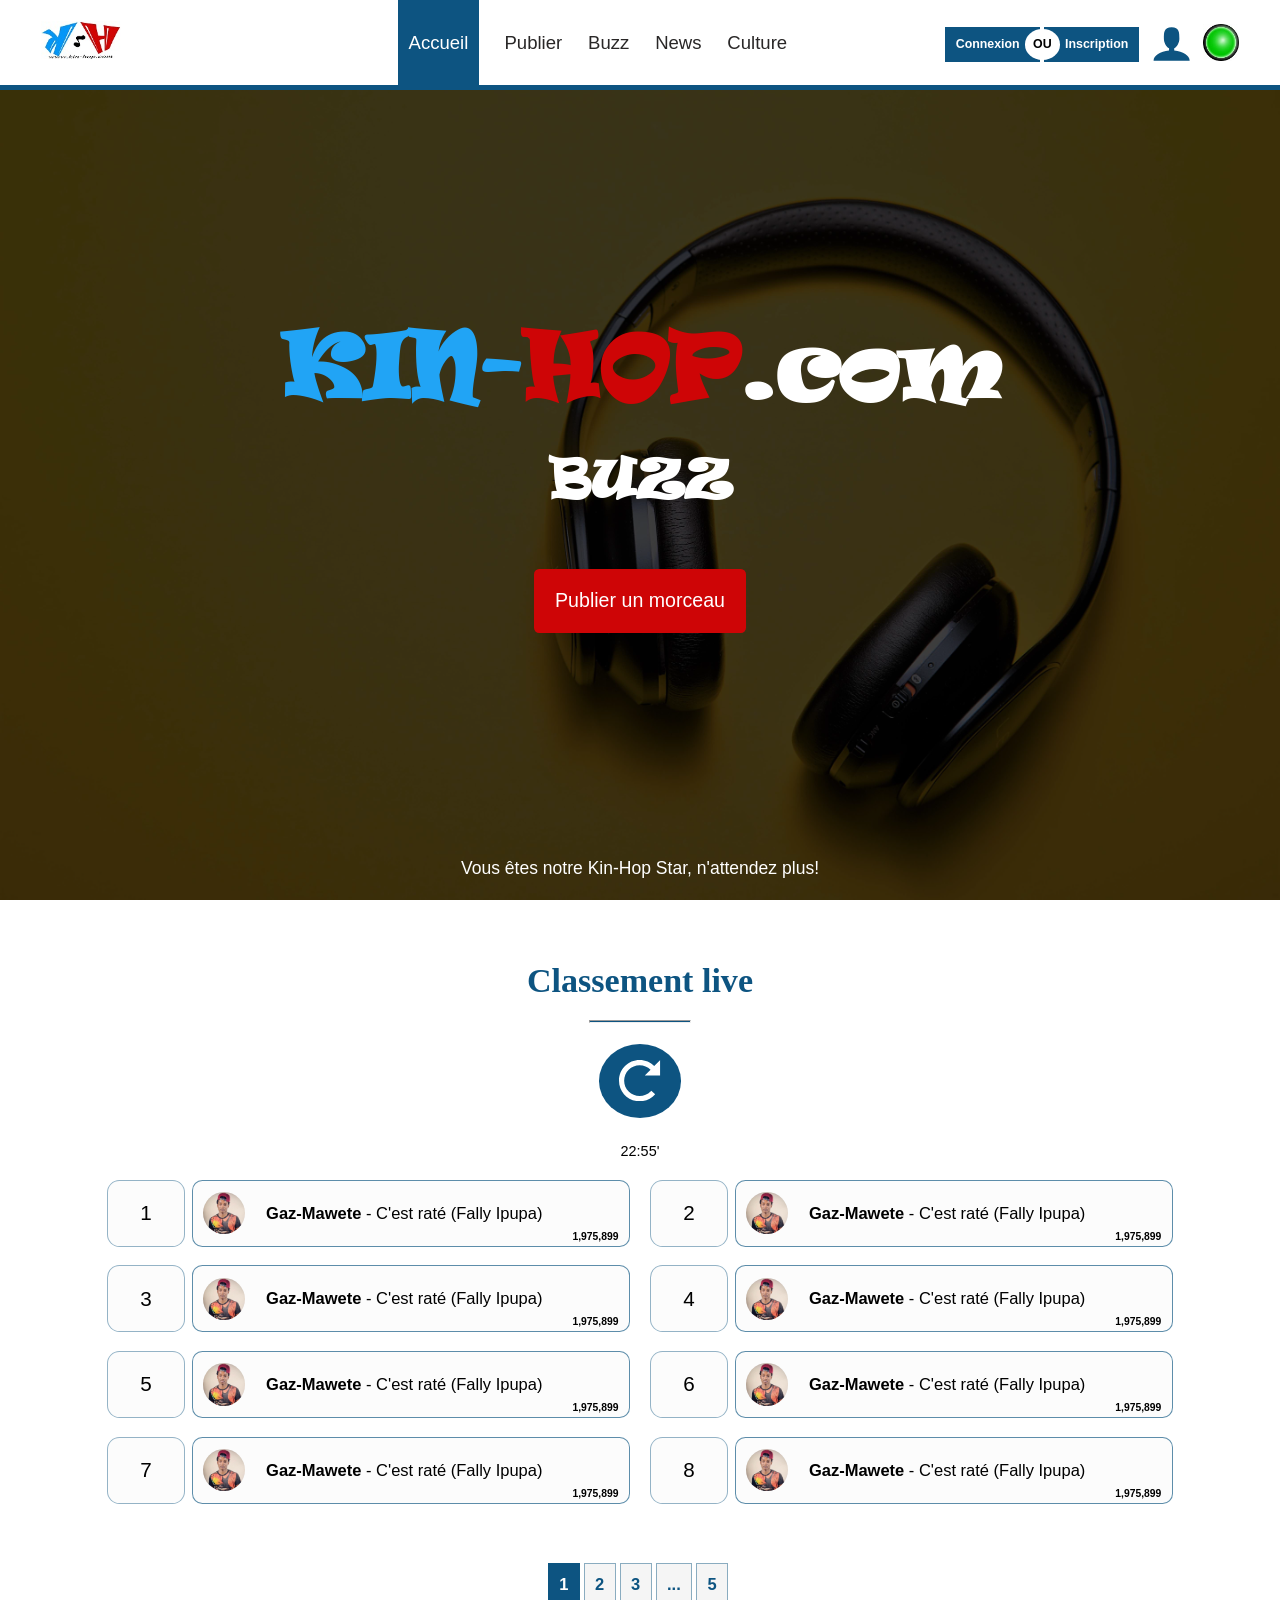
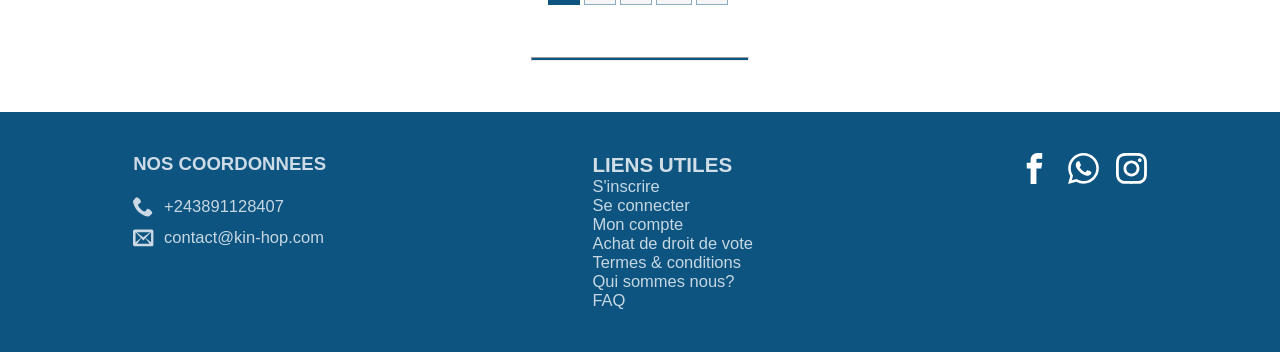
==== assets/pages/buzz.html @ 48a0ef02 "changement" ====
<!DOCTYPE html>
<html lang="en">

<head>
    <meta charset="UTF-8">
    <meta name="viewport" content="width=device-width, initial-scale=1.0">
    <title>Kin-Hop | Votez pour votre morceau préféré</title>
    <link rel="stylesheet" href="../css/main.css">
    <link rel="stylesheet" href="../css/buzz.css">
</head>

<body>
    <div class="mobile-navbar">
        <h4><span style="color:#0D5481;">Kin-</span><span style="color: red;">Hop</span>.com</h4>
        <button class="close-btn">X</button>
        <ul class="mobile-navbar__links">
            <li class="mobile-navbar__links-item">
                <svg class="">
                    <use href="../img/symbol-defs2.svg#icon-home"></use>
                </svg>
                <a href="../../index.html">Accueil</a>
            </li>
            <li class="mobile-navbar__links-item">
                <svg class="">
                    <use href="../img/symbol-defs2.svg#icon-share"></use>
                </svg>
                <a href="publier.html">Publier</a>
            </li>
            <li class="mobile-navbar__links-item">
                <svg class="">
                    <use href="../img/symbol-defs2.svg#icon-share"></use>
                </svg>
                <a href="news.html">Buzz</a>
            </li>
            <li class="mobile-navbar__links-item">
                <svg class="">
                    <use href="../img/symbol-defs.svg#icon-info"></use>
                </svg>
                <a href="news.html">News</a>
            </li>
            <li class="mobile-navbar__links-item">
                <svg class="">
                    <use href="../img/symbol-defs.svg#icon-info"></use>
                </svg>
                <a href="news.html">Culture</a>
            </li>
            <li class="mobile-navbar__links-item">
                <svg class="">
                    <use href="../img/symbol-defs3.svg#icon-enter"></use>
                </svg>
                <a href="login.html">Connexion</a>
            </li>
            <li class="mobile-navbar__links-item">
                <svg class="">
                    <use href="../img/symbol-defs3.svg#icon-user-plus"></use>
                </svg>
                <a href="register.html">Inscription</a>
            </li>
            <li class="mobile-navbar__links-item">
                <svg class="">
                    <use href="../img/symbol-defs3.svg#icon-exit"></use>
                </svg>
                <a href="register.html">Déconnexion</a>
            </li>
            
        </ul>
    </div>
    <nav class="navbar">
        <div class="navbar__logo">
            <img src="../img/logokh.jpg" alt="">
        </div>
        <ul class="navbar__links">
            <li class="navbar__links-item selected-link">
                <a href="../../index.html">Accueil</a>
            </li>
            <li class="navbar__links-item">
                <a href="publier.html">Publier</a>
            </li>
            <li class="navbar__links-item">
                <a href="buzz.html">Buzz</a>
            </li>
            <li class="navbar__links-item">
                <a href="news.html">News</a>
            </li>
            <li class="navbar__links-item">
                <a href="culture.html">Culture</a>
            </li>
        </ul>
        <div class="navbar__btn">
            <div>
                <a href="login.html" class="navbar__btn-connexion">Connexion</a>
                <span>OU</span>
                <a href="register.html" class="navbar__btn-subscription">Inscription</a>
            </div>
            <svg class="navbar__btn-user-icon">
                <use href="../img/symbol-defs.svg#icon-user"></use>
            </svg>
            <img class="green-bubble" src="../img/NovotedCopie.jpg" alt="">
            <!-- <svg class="search-form-search-user">
				<use xlink:href="icomoon/symbol-defs.svg#icon-user"></use>
			</svg> -->
            <!-- <img class="navbar__btn-user-icon" src="assets/img/user.svg" alt=""> -->
        </div>
        <button class="navbar__toggle-btn">
            <img id="toggle_btn" src="../img/nav_icon.svg" alt="" >
        </button>
    </nav>
    <header class="hero" style="background-image: url(../img/c-d-x-PDX_a_82obo-unsplashrhh.jpg);">
        <div class="dark-container">
            <!-- <a href="#" class="vote-bubble"><img src="assets/img/NovotedCopie.jpg" alt=""></a> -->
            <div class="container">
                <button type="button" class="green-bubble-mobile-btn tooltip" title="Tooltip on bottom">
                    <img class="green-bubble-mobile-img" src="assets/img/NovotedCopie.jpg" alt="">
                    <span class="tooltiptext">Il vous reste 2 votes</span>
                </button>
                <h1 class="title"><span class="blue-font">KIN-</span><span class="red-font">HOP</span>.com</h1>
                <h1 class="title" style="font-size: 5rem; margin-top:2rem;">BUZZ</h1>
                
                <a href="publier.html" class="btn btn-red">Publier un morceau</a>
            </div>
            <span class="message">Vous êtes notre Kin-Hop Star, n'attendez plus!</span>
        </div>
    </header>
    <div class="subtitle-container">
        <div class="underlined-sub-title">
            <h2 class="sub-title">Classement live</h2>
            <hr>
        </div>
    </div>
    <section class="artist-ranking">
        <div class="refresh-btn">
            <svg class="btn-refresh-icon">
                <use href="../img/symbol-defs.svg#icon-spinner"></use>
            </svg>
        </div>
        <div style="text-align: center; font-size:1.4rem;">22:55'</div>
        <div class="top-artists">
            <div class="top-artists-item">
                <div class="ranking">    
                    <span class="ranking-number">1</span>
                </div>
                <div class="artist-info">
                    <img src="../img/IMG_0975Copie.JPG"alt="">
                    <span class="title"><b class="artist-name">Gaz-Mawete</b> - C'est raté (Fally Ipupa)</span>
                    <span class="vote">1,975,899</span>
                </div>
            </div>
            <div class="top-artists-item">
                <div class="ranking">    
                    <span class="ranking-number">2</span>
                </div>
                <div class="artist-info">
                    <img src="../img/IMG_0975Copie.JPG"alt="">
                    <span class="title"><b class="artist-name">Gaz-Mawete</b> - C'est raté (Fally Ipupa)</span>
                    <span class="vote">1,975,899</span>
                </div>
            </div>
            <div class="top-artists-item">
                <div class="ranking">    
                    <span class="ranking-number">3</span>
                </div>
                <div class="artist-info">
                    <img src="../img/IMG_0975Copie.JPG"alt="">
                    <span class="title"><b class="artist-name">Gaz-Mawete</b> - C'est raté (Fally Ipupa)</span>
                    <span class="vote">1,975,899</span>
                </div>
            </div>
            <div class="top-artists-item">
                <div class="ranking">    
                    <span class="ranking-number">4</span>
                </div>
                <div class="artist-info">
                    <img src="../img/IMG_0975Copie.JPG"alt="">
                    <span class="title"><b class="artist-name">Gaz-Mawete</b> - C'est raté (Fally Ipupa)</span>
                    <span class="vote">1,975,899</span>
                </div>
            </div>
            <div class="top-artists-item">
                <div class="ranking">    
                    <span class="ranking-number">5</span>
                </div>
                <div class="artist-info">
                    <img src="../img/IMG_0975Copie.JPG"alt="">
                    <span class="title"><b class="artist-name">Gaz-Mawete</b> - C'est raté (Fally Ipupa)</span>
                    <span class="vote">1,975,899</span>
                </div>
            </div>
            <div class="top-artists-item">
                <div class="ranking">    
                    <span class="ranking-number">6</span>
                </div>
                <div class="artist-info">
                    <img src="../img/IMG_0975Copie.JPG"alt="">
                    <span class="title"><b class="artist-name">Gaz-Mawete</b> - C'est raté (Fally Ipupa)</span>
                    <span class="vote">1,975,899</span>
                </div>
            </div>
            <div class="top-artists-item">
                <div class="ranking">    
                    <span class="ranking-number">7</span>
                </div>
                <div class="artist-info">
                    <img src="../img/IMG_0975Copie.JPG"alt="">
                    <span class="title"><b class="artist-name">Gaz-Mawete</b> - C'est raté (Fally Ipupa)</span>
                    <span class="vote">1,975,899</span>
                </div>
            </div>
            <div class="top-artists-item">
                <div class="ranking">    
                    <span class="ranking-number">8</span>
                </div>
                <div class="artist-info">
                    <img src="../img/IMG_0975Copie.JPG"alt="">
                    <span class="title"><b class="artist-name">Gaz-Mawete</b> - C'est raté (Fally Ipupa)</span>
                    <span class="vote">1,975,899</span>
                </div>
            </div>
            
        </div>
        <div class="pagination">
            <span class="selected"><a href="">1</a></span>
            <span><a href="#">2</a></span>
            <span><a href="#">3</a></span>
            <span><a href="#">...</a></span>
            <span><a href="#">5</a></span>

        </div>
        <hr class="bottom-line">
    </section>
    <footer class="footer">
        <div class="contact">
            <h4>NOS COORDONNEES </h4>
            <div>
                <svg class="share-icon">
                    <use href="../img/symbol-defs2.svg#icon-phone"></use>
                </svg>
                <span>+243891128407</span>
                </span>
            </div>
            <div>
                <svg class="share-icon">
                    <use href="../img/symbol-defs2.svg#icon-envelop"></use>
                </svg>
                <span>contact@kin-hop.com</span>
                </span>
            </div>
        </div>
        <ul class="links">
            <h4 style="font-size: 2rem; color:rgba(255, 255, 255, 0.808)">LIENS UTILES</h4>
            <li><a href="">S'inscrire</a></li>
            <li><a href="">Se connecter</a> </li>
            <li><a href="">Mon compte</a> </li>
            <li><a href="">Achat de droit de vote</a> </li>
            <li><a href="">Termes & conditions</a> </li>
            <li><a href="">Qui sommes nous?</a> </li>
            <li><a href="">FAQ</a> </li>
        </ul>
        <div class="social-media">
            <a href="">
                <span>
                    <svg class="share-icon">
                        <use href="../img/symbol-defs3.svg#icon-facebook"></use>
                    </svg>
                </span>
            </a>
            <a href="">
                <span>
                    <svg class="share-icon">
                        <use href="../img/symbol-defs3.svg#icon-whatsapp"></use>
                    </svg>
                </span>
            </a>
            <a href="">
                <span>
                    <svg class="share-icon">
                        <use href="../img/symbol-defs3.svg#icon-instagram"></use>
                    </svg>
                </span>
            </a>
        </div>
    </footer>

    <script src="../js/main.js"></script>
</body>

</html>
---- assets/css/main.css ----
@font-face {
  font-family: "Ravie";
  src: url("../font/Ravie/RAVIE.eot") format("eot"), url("../font/Ravie/RAVIE.woff") format("woff"), url("../font/Ravie/RAVIE.ttf") format("truetype"), url("../font/Ravie/RAVIE.svg#Ravie") format("svg");
  font-weight: normal;
  font-style: normal;
}

:root {
  --primary-color: #0D5481;
}

* {
  margin: 0;
  padding: 0;
  -webkit-box-sizing: border-box !important;
          box-sizing: border-box !important;
}

html {
  -webkit-box-sizing: inherit !important;
          box-sizing: inherit !important;
  font-size: 64.5% !important;
  font-family: 'Lucida Sans', 'Lucida Sans Regular', 'Lucida Grande', 'Lucida Sans Unicode', Geneva, Verdana, sans-serif;
}

body {
  position: relative;
}

ul {
  list-style-type: none;
}

a {
  text-decoration: none;
}

.navbar {
  display: -webkit-box;
  display: -ms-flexbox;
  display: flex;
  height: 10vh;
  background-color: #fff;
  -webkit-box-align: center;
      -ms-flex-align: center;
          align-items: center;
  font-family: 'Lucida Sans', 'Lucida Sans Regular', 'Lucida Grande', 'Lucida Sans Unicode', Geneva, Verdana, sans-serif;
  padding-left: 4rem;
  padding-right: 4rem;
  font-size: 1.8rem;
  -webkit-box-pack: justify;
      -ms-flex-pack: justify;
          justify-content: space-between;
  border-bottom: solid 0.5rem var(--primary-color);
  text-align: center;
}

.navbar .navbar__logo img {
  height: 3.7rem;
}

.navbar__links {
  display: -webkit-box;
  display: -ms-flexbox;
  display: flex;
  -webkit-box-align: center;
      -ms-flex-align: center;
          align-items: center;
  height: inherit;
  margin-right: -14rem;
}

.navbar__links-item {
  height: inherit;
  margin-right: 2.5rem;
}

.navbar__links-item a {
  display: -webkit-box;
  display: -ms-flexbox;
  display: flex;
  -webkit-box-align: center;
      -ms-flex-align: center;
          align-items: center;
  height: inherit;
  text-decoration: none;
  color: #292727;
}

.navbar-item:not(:last-child) {
  margin-right: 2rem;
}

.navbar__btn {
  text-align: center;
  display: -webkit-box;
  display: -ms-flexbox;
  display: flex;
  height: inherit;
  -webkit-box-align: center;
      -ms-flex-align: center;
          align-items: center;
}

.navbar__btn span {
  z-index: 4;
  position: relative;
  font-size: 1.2rem;
  background-color: #fff;
  border-radius: 50%;
  padding: .8rem;
  margin: 0;
  font-weight: 700;
}

.navbar__btn a {
  color: #fff;
  font-size: 1.2rem;
  background-color: var(--primary-color);
  padding: 1rem;
  font-weight: 700;
}

.navbar__btn a.navbar__btn-connexion {
  margin-right: -2rem;
  padding-right: 2rem;
}

.navbar__btn a.navbar__btn-subscription {
  margin-left: -2rem;
  padding-left: 2rem;
  padding-left: 2rem;
}

.navbar__btn-user-icon {
  fill: #0D5481;
  height: 4rem;
  width: 4rem;
  margin-left: 1.2rem;
}

.navbar__btn .green-bubble {
  height: 3.5rem;
  margin-left: 1rem;
}

.navbar .navbar__toggle-btn {
  background: none;
  outline: none;
  border: none;
  display: none;
}

.hero {
  height: 90vh;
  background-position: center;
  background-size: cover;
}

.hero .dark-container {
  background-color: rgba(0, 0, 0, 0.685);
  height: inherit;
  width: inherit;
  display: -webkit-box;
  display: -ms-flexbox;
  display: flex;
  -webkit-box-pack: center;
      -ms-flex-pack: center;
          justify-content: center;
  -webkit-box-align: center;
      -ms-flex-align: center;
          align-items: center;
  position: relative;
}

.hero .dark-container .message {
  position: absolute;
  bottom: 2rem;
  font-size: 1.7rem;
  color: #fff;
  text-align: center;
}

.hero .dark-container .container {
  text-align: center;
  margin-top: -4rem;
}

.hero .dark-container .container .title {
  color: #fff;
  font-size: 8.2rem;
  font-family: "Ravie";
}

.hero .dark-container .container .slogan {
  display: inline-block;
  font-family: "Segoe UI";
  font-size: 2.5rem;
  margin-top: 2rem;
  color: #fff;
  font-weight: 500;
}

.hero .dark-container .container .search-form {
  margin-top: 5rem;
  display: -webkit-box;
  display: -ms-flexbox;
  display: flex;
  position: relative;
  -webkit-box-align: center;
      -ms-flex-align: center;
          align-items: center;
}

.hero .dark-container .container .search-form-input {
  width: 100%;
  border: solid black 1px;
  font-size: 2rem;
  padding: 1.3rem;
  outline: none;
  border-radius: 1.7rem;
  background-color: #f5f5f5;
  border: solid rgba(63, 62, 62, 0.37) 0.1rem;
}

.hero .dark-container .container .search-form button {
  position: absolute;
  right: 2rem;
  border: none;
  background: none;
}

.hero .dark-container .container .search-form button svg {
  height: 3rem;
}

.hero .dark-container .container .btn-red {
  display: inline-block;
  border-radius: .5rem;
  width: auto;
  color: #fff;
  padding: 2rem;
  background-color: #CE0506;
  margin-top: 5rem;
  font-size: 1.9rem;
}

.mobile-navbar {
  min-height: 100vh;
  width: 100%;
  background: #0D5481;
  color: #fff;
  position: absolute;
  -webkit-transform: translateX(-100%);
          transform: translateX(-100%);
  top: 0;
  border: none;
  z-index: 4;
  -webkit-transition: -webkit-transform .2s ease;
  transition: -webkit-transform .2s ease;
  transition: transform .2s ease;
  transition: transform .2s ease, -webkit-transform .2s ease;
}

.mobile-navbar .close-btn {
  position: absolute;
  right: 1.4rem;
  top: 2rem;
  font-size: 1.8rem;
  font-weight: 700;
  background: none;
  border: none;
  outline: none;
  z-index: 8;
}

.mobile-navbar h4 {
  padding-top: 2rem;
  padding-left: .5rem;
  font-size: 1.4rem;
  font-family: "Ravie";
  background-color: #fff;
  height: 10vh;
  color: #000;
  border-bottom: solid 0.5rem var(--primary-color);
}

.mobile-navbar__links {
  display: -webkit-box;
  display: -ms-flexbox;
  display: flex;
  -webkit-box-orient: vertical;
  -webkit-box-direction: normal;
      -ms-flex-direction: column;
          flex-direction: column;
  font-size: 1.5rem;
}

.mobile-navbar__links a {
  color: #fff;
  width: 100%;
  text-align: left;
}

.mobile-navbar__links-item {
  padding: 2rem;
  display: -webkit-box;
  display: -ms-flexbox;
  display: flex;
  -webkit-box-align: end;
      -ms-flex-align: end;
          align-items: flex-end;
  -webkit-box-pack: end;
      -ms-flex-pack: end;
          justify-content: end;
  width: 100%;
  height: 100%;
  text-align: center;
  display: flex;
}

.mobile-navbar__links-item svg {
  height: 2rem;
  width: 2rem;
  fill: #fff;
  margin-right: 1rem;
}

.mobile-navbar__links-item:hover {
  background-color: #46b1f3;
}

.subtitle-container {
  display: -webkit-box;
  display: -ms-flexbox;
  display: flex;
  -webkit-box-pack: center;
      -ms-flex-pack: center;
          justify-content: center;
}

.subtitle-container .underlined-sub-title {
  display: inline-block;
  text-align: center;
  display: -webkit-box;
  display: -ms-flexbox;
  display: flex;
  -webkit-box-orient: vertical;
  -webkit-box-direction: normal;
      -ms-flex-direction: column;
          flex-direction: column;
  -webkit-box-align: center;
      -ms-flex-align: center;
          align-items: center;
}

.subtitle-container .underlined-sub-title .sub-title {
  margin-top: 6rem;
  color: #0D5481;
  font-size: 3.3rem;
  font-family: "Segoe UI";
}

.subtitle-container .underlined-sub-title hr {
  margin-top: 1.9rem;
  width: 45%;
  background-color: #0D5481;
  height: .38rem;
}

section.songs-list {
  padding-left: 4rem;
  padding-right: 3rem;
}

section.songs-list .songs-container {
  padding-top: 3rem;
  display: -webkit-box;
  display: -ms-flexbox;
  display: flex;
  -webkit-box-pack: center;
      -ms-flex-pack: center;
          justify-content: center;
  -ms-flex-wrap: wrap;
      flex-wrap: wrap;
}

section.songs-list .songs-container .box {
  margin-right: 1rem;
  border: solid #0d558156 1px;
  -ms-flex-preferred-size: 24%;
      flex-basis: 24%;
  height: 20rem;
  border-radius: 3rem;
  padding-bottom: 1rem;
  margin-bottom: 2.4rem;
}

section.songs-list .songs-container .box__header {
  height: 38%;
  background-color: #0D5481;
  display: -webkit-box;
  display: -ms-flexbox;
  display: flex;
  -webkit-box-align: center;
      -ms-flex-align: center;
          align-items: center;
  -webkit-box-pack: justify;
      -ms-flex-pack: justify;
          justify-content: space-between;
  padding-top: 1rem;
  padding-bottom: 1rem;
  padding-left: 4rem;
  padding-right: 4rem;
  border-radius: 3rem 3rem 3rem 0;
}

section.songs-list .songs-container .box__header-name {
  font-size: 2rem;
  color: #fff;
}

section.songs-list .songs-container .box__header-img {
  height: 95%;
  border-radius: 50%;
}

section.songs-list .songs-container .box__body {
  height: 62%;
  position: relative;
}

section.songs-list .songs-container .box__body-row-1 {
  display: -webkit-box;
  display: -ms-flexbox;
  display: flex;
  -webkit-box-pack: justify;
      -ms-flex-pack: justify;
          justify-content: space-between;
  -webkit-box-align: center;
      -ms-flex-align: center;
          align-items: center;
  height: 50%;
  padding-left: 2.3rem;
  padding-right: .8rem;
}

section.songs-list .songs-container .box__body-row-1 .song-title-container {
  height: inherit;
  height: 100%;
  display: -webkit-box;
  display: -ms-flexbox;
  display: flex;
  -webkit-box-align: center;
      -ms-flex-align: center;
          align-items: center;
}

section.songs-list .songs-container .box__body-row-1 .song-title-container span {
  font-size: 1.6rem;
}

section.songs-list .songs-container .box__body-row-1 .song-title-container .song-icon {
  height: 4rem;
  width: 3rem;
  margin-right: .8rem;
  fill: #0D5481;
}

section.songs-list .songs-container .box__body-row-1 .vote-btn {
  background-color: #0D5481;
  border-radius: 50%;
  padding: 1.6rem;
  display: inline-block;
  position: absolute;
  right: 2rem;
  top: 1rem;
  -webkit-transition: all .4s;
  transition: all .4s;
}

section.songs-list .songs-container .box__body-row-1 .vote-btn svg {
  height: 2rem;
  width: 2rem;
  fill: white;
  -webkit-transition: all .4s;
  transition: all .4s;
}

section.songs-list .songs-container .box__body-row-1 .vote-btn:hover {
  background-color: #2089ca;
}

section.songs-list .songs-container .box__body-row-2 {
  height: 50%;
  display: -webkit-box;
  display: -ms-flexbox;
  display: flex;
  -webkit-box-align: end;
      -ms-flex-align: end;
          align-items: flex-end;
  -webkit-box-pack: justify;
      -ms-flex-pack: justify;
          justify-content: space-between;
  padding-left: 2.3rem;
  padding-right: 2.3rem;
}

section.songs-list .songs-container .box__body-row-2 a {
  color: #0D5481;
  margin-right: 2rem;
}

section.songs-list .songs-container .box__body-row-2 a svg {
  fill: #0D5481;
  height: 2.5rem;
  width: 2.5rem;
  -webkit-transition: all .3s;
  transition: all .3s;
}

section.songs-list .songs-container .box__body-row-2 a:hover {
  -webkit-transition: all 2s;
  transition: all 2s;
  color: #CE0506;
}

section.songs-list .songs-container .box__body-row-2 a:hover svg {
  fill: #CE0506;
}

section.songs-list .songs-container .box__body-row-2 a.btn-more {
  font-size: 5rem;
}

.green-bubble-mobile-btn {
  display: none !important;
  position: absolute !important;
  top: -5rem !important;
  left: 47%;
  background: none;
  border: none;
  outline: none;
}

.green-bubble-mobile-btn .green-bubble-mobile-img {
  height: 3rem;
}

@media screen and (max-width: 1075px) {
  .green-bubble-mobile-btn {
    display: block !important;
  }
  .navbar__links, .navbar__btn {
    display: none;
  }
  .navbar .navbar__toggle-btn {
    display: block;
  }
}

@media screen and (max-width: 1249px) {
  .songs-container .box {
    margin-right: 2rem !important;
  }
  .dark-container .title {
    font-size: 7rem !important;
  }
}

@media screen and (max-width: 984px) {
  .box__header-name {
    font-size: 1.5rem !important;
  }
  .underlined-sub-title .sub-title {
    font-size: 2rem !important;
  }
  .songs-container .box {
    margin-right: 2.5rem !important;
  }
  .dark-container .title {
    font-size: 6rem !important;
  }
  .dark-container .message {
    font-size: 1.2rem !important;
  }
  .dark-container .slogan {
    font-size: 1.6rem !important;
  }
  .dark-container .search-form-input {
    font-size: 1.4rem !important;
    padding: 1rem !important;
  }
  .dark-container button {
    right: 1rem !important;
  }
  .dark-container button svg {
    height: 2rem !important;
  }
  .dark-container .btn-red {
    padding: 1.3rem !important;
    background-color: #CE0506;
    margin-top: 5rem;
    font-size: 1.2rem !important;
  }
  .footer {
    -webkit-box-pack: justify !important;
        -ms-flex-pack: justify !important;
            justify-content: space-between !important;
    padding-left: 2rem;
    padding-right: 2rem;
  }
  .footer .contact h4 {
    font-size: 1.1rem;
    margin-bottom: 1.6rem;
  }
  .footer .contact div {
    margin-bottom: .7rem !important;
    font-size: 1.1rem !important;
  }
  .footer .contact svg {
    height: 2rem;
    width: 2rem;
    fill: rgba(255, 255, 255, 0.781);
    margin-right: .8rem;
  }
  .footer .links li {
    font-size: 1.1rem !important;
  }
  .footer .social-media {
    margin-top: 2rem;
  }
  .footer .social-media svg {
    height: 3rem;
    width: 3rem;
    fill: #fff;
  }
  .footer .social-media a:not(:last-child) {
    margin-right: .8rem;
  }
}

@media screen and (max-width: 790px) {
  .dark-container .title {
    font-size: 5rem !important;
  }
}

@media screen and (max-width: 600px) {
  .navbar {
    padding-left: 1rem !important;
    padding-right: 1rem !important;
  }
  .dark-container .title {
    font-size: 4rem !important;
  }
  .footer {
    padding-left: .4rem;
    padding-right: .4rem;
    -ms-flex-wrap: wrap;
        flex-wrap: wrap;
    -webkit-box-pack: center !important;
        -ms-flex-pack: center !important;
            justify-content: center !important;
  }
  .footer .contact {
    margin-right: 2rem;
  }
  .footer h4 {
    font-size: 1.2rem !important;
  }
}

@media screen and (max-width: 500px) {
  .box {
    -ms-flex-preferred-size: 90% !important;
        flex-basis: 90% !important;
  }
  .dark-container .title {
    font-size: 3rem !important;
  }
}

a {
  text-decoration: none;
}

.contact-btn {
  text-align: center;
  margin-top: 5rem;
}

.contact-btn a {
  /* background-color: #CE0506; */
  color: #0D5481;
  font-size: 1.3rem;
  padding: 1.3rem;
  border-radius: .8rem;
  border: solid #0D5481 2px;
  font-weight: 600;
  transition: all .4s;
}
.contact-btn a:hover{
  background-color: #0D5481;
  color: #fff;
}

.tooltip .tooltiptext {
  visibility: hidden;
  width: 12rem;
  background-color: #169ff5;
  color: #fff;
  text-align: center;
  border-radius: 6px;
  padding: 1rem;
  position: absolute;
  z-index: 1;
  top: 150%;
  left: 50%;
  margin-left: -60px;
}

.tooltip .tooltiptext::after {
  content: "";
  position: absolute;
  bottom: 100%;
  left: 50%;
  margin-left: -5px;
  border-width: 5px;
  border-style: solid;
  border-color: transparent transparent #169ff5 transparent;
}

.tooltip:hover .tooltiptext {
  visibility: visible;
}

svg:hover {
  cursor: pointer;
}

.selected-link {
  background-color: var(--primary-color);
  padding-left: 1rem;
  padding-right: 1rem;
}

.selected-link a {
  color: #fff;
}

.show {
  -webkit-transform: translateX(0.1%);
          transform: translateX(0.1%);
}

.blue-font {
  color: #21a4f5;
}

.red-font {
  color: #CE0506;
}

.pagination {
  display: -webkit-box;
  display: -ms-flexbox;
  display: flex;
  -webkit-box-pack: center;
      -ms-flex-pack: center;
          justify-content: center;
  margin: 0 auto;
  margin-top: 4rem;
}

.pagination span {
  margin-right: .4rem;
  font-size: 1.6rem;
  font-weight: 700;
  background-color: #f5f5f5;
  border: solid .1rem #0d558175;
}

.pagination span a {
  padding: 1rem;
  display: inline-block;
  height: 100%;
  color: #0D5481;
}

.pagination span.selected {
  background-color: #0D5481;
}

.pagination span.selected a {
  color: #fff;
}

.bottom-line {
  margin: 0 auto;
  margin-top: 5rem;
  width: 20%;
  background-color: #0D5481;
  height: .38rem;
}

.footer {
  margin-top: 5rem;
  background-color: #0D5481;
  display: -webkit-box;
  display: -ms-flexbox;
  display: flex;
  -ms-flex-pack: distribute;
      justify-content: space-around;
  -webkit-box-align: start;
      -ms-flex-align: start;
          align-items: flex-start;
  padding-top: 4rem;
  -ms-flex-wrap: wrap;
      flex-wrap: wrap;
  padding-bottom: 4rem;
}

.footer .contact h4 {
  font-size: 1.8rem;
  color: rgba(255, 255, 255, 0.794);
  margin-bottom: 2rem;
}

.footer .contact div {
  display: -webkit-box;
  display: -ms-flexbox;
  display: flex;
  -webkit-box-align: center;
      -ms-flex-align: center;
          align-items: center;
  margin-bottom: 1rem;
  font-size: 1.6rem;
  color: rgba(255, 255, 255, 0.767);
  font-weight: 100;
}

.footer .contact svg {
  height: 2rem;
  width: 2rem;
  fill: rgba(255, 255, 255, 0.781);
  margin-right: 1rem;
}

.footer .links li {
  font-size: 1.6rem;
}

.footer .links li a {
  color: rgba(255, 255, 255, 0.767);
}

.footer .social-media svg {
  height: 3rem;
  width: 3rem;
  fill: #fff;
}

.footer .social-media a:not(:last-child) {
  margin-right: 1.4rem;
}
/*# sourceMappingURL=main.css.map */
---- assets/css/buzz.css ----
.artist-ranking {
  padding-top: 2rem;
  width: 85vw;
  margin: 0 auto;
}

.artist-ranking .refresh-btn {
  width: 8rem;
  border-radius: 50%;
  margin: 0 auto;
  text-align: center;
  margin-bottom: 2.4rem;
  padding: 1.5rem;
  background-color: #0D5481;
}

.artist-ranking .refresh-btn .btn-refresh-icon {
  width: 4rem;
  height: 4rem;
  fill: #fff;
}

.artist-ranking .top-artists {
  width: 100%;
  display: -webkit-box;
  display: -ms-flexbox;
  display: flex;
  -webkit-box-pack: center;
      -ms-flex-pack: center;
          justify-content: center;
  -ms-flex-wrap: wrap;
      flex-wrap: wrap;
  margin-top: 2rem;
}

.artist-ranking .top-artists .top-artists-item:nth-child(odd) {
  margin-right: 2rem;
}

.artist-ranking .top-artists .top-artists-item {
  -ms-flex-preferred-size: 48%;
      flex-basis: 48%;
  width: 100%;
  height: 6.5rem;
  display: -webkit-box;
  display: -ms-flexbox;
  display: flex;
  width: 100%;
  margin-bottom: 1.8rem;
}

.artist-ranking .top-artists .top-artists-item .ranking {
  font-size: 2rem;
  border: solid 0.8px #0d55816e;
  margin-right: .7rem;
  border-radius: 1.2rem;
  display: -webkit-box;
  display: -ms-flexbox;
  display: flex;
  -webkit-box-align: center;
      -ms-flex-align: center;
          align-items: center;
  -webkit-box-pack: center;
      -ms-flex-pack: center;
          justify-content: center;
  background-color: #f5f5f54f;
  -ms-flex-preferred-size: 15%;
      flex-basis: 15%;
}

.artist-ranking .top-artists .top-artists-item .artist-info {
  -ms-flex-preferred-size: 85%;
      flex-basis: 85%;
  width: 80% !important;
  border-radius: 1rem;
  border: solid .8px #0d5581a9;
  padding: 1rem;
  display: -webkit-box;
  display: -ms-flexbox;
  display: flex;
  -webkit-box-align: center;
      -ms-flex-align: center;
          align-items: center;
  font-size: 1.6rem;
  position: relative;
  background-color: #f5f5f54f;
}

.artist-ranking .top-artists .top-artists-item .artist-info .vote {
  position: absolute;
  right: 1rem;
  bottom: .4rem;
  font-size: 1rem;
  font-weight: 700;
}

.artist-ranking .top-artists .top-artists-item .artist-info img {
  height: 95%;
  border-radius: 50%;
  margin-right: 2rem;
}

.btn-refresh-icon {
  -webkit-transition: -webkit-transform .4s ease-in-out;
  transition: -webkit-transform .4s ease-in-out;
  transition: transform .4s ease-in-out;
  transition: transform .4s ease-in-out, -webkit-transform .4s ease-in-out;
}

.btn-refresh-icon:hover {
  -webkit-transform: rotate(360deg);
          transform: rotate(360deg);
}

@media screen and (max-width: 950px) {
  .top-artists-item:nth-child(odd) {
    margin-right: 0 !important;
    background-color: #f5f5f563 !important;
  }
  .top-artists-item:nth-child(even) {
    margin-right: 0 !important;
    background: #fff !important;
  }
  .top-artists-item .artist-info {
    font-size: 1.2rem !important;
  }
  .top-artists-item .artist-info .vote {
    font-size: .8rem !important;
  }
  .refresh-btn {
    width: 5rem !important;
    border-radius: 50% !important;
    padding: 1rem !important;
  }
  .refresh-btn .btn-refresh-icon {
    width: 2.5rem !important;
    height: 2.5rem !important;
  }
}
/*# sourceMappingURL=buzz.css.map */
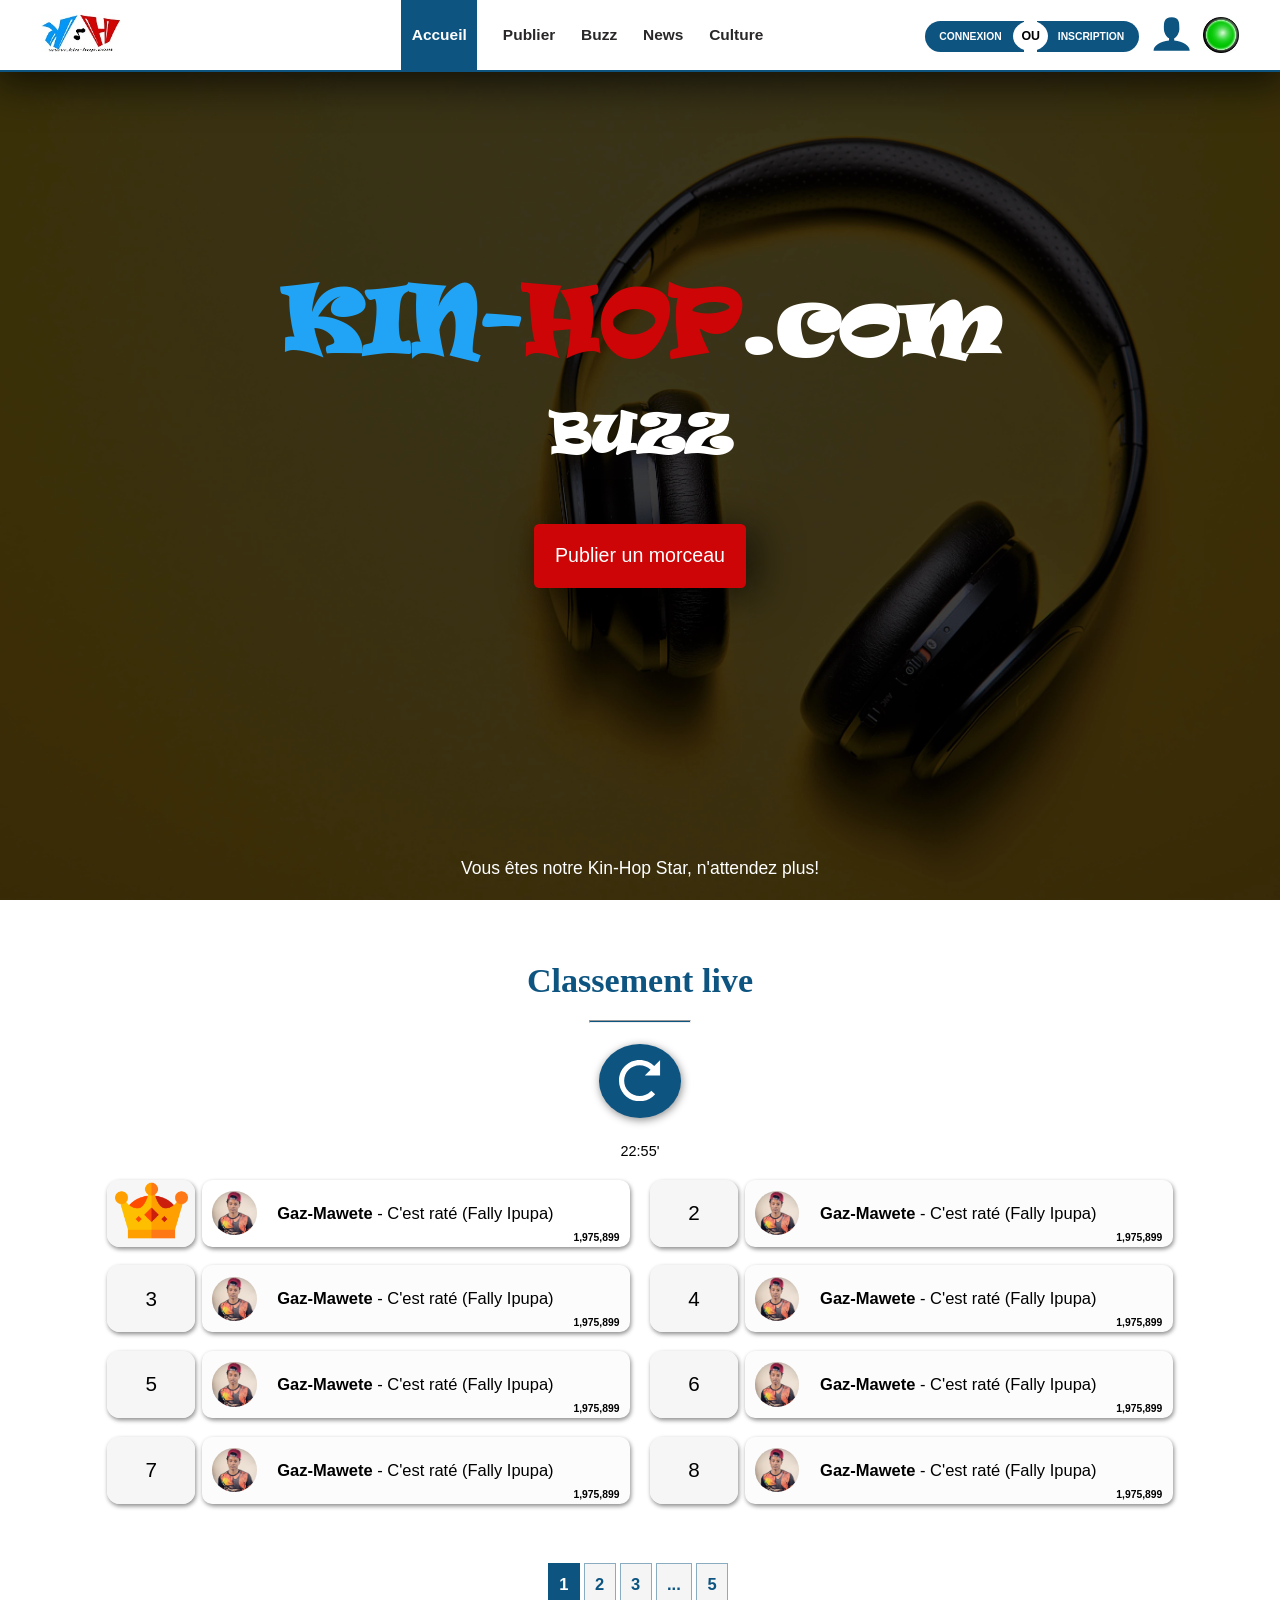
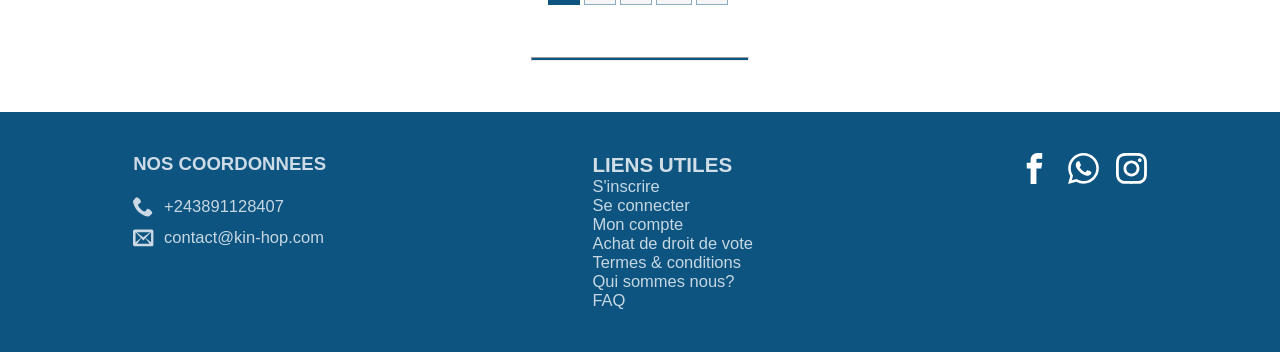
==== commit f78488c8: "update" ====
--- a/assets/pages/buzz.html
+++ b/assets/pages/buzz.html
@@ -46,6 +46,12 @@
             </li>
             <li class="mobile-navbar__links-item">
                 <svg class="">
+                    <use href="../img/symbol-defs.svg#icon-user"></use>
+                </svg>
+                <a href="profil.html">Mon profil</a>
+            </li>
+            <li class="mobile-navbar__links-item">
+                <svg class="">
                     <use href="../img/symbol-defs3.svg#icon-enter"></use>
                 </svg>
                 <a href="login.html">Connexion</a>
@@ -62,7 +68,7 @@
                 </svg>
                 <a href="register.html">Déconnexion</a>
             </li>
-            
+
         </ul>
     </div>
     <nav class="navbar">
@@ -92,9 +98,11 @@
                 <span>OU</span>
                 <a href="register.html" class="navbar__btn-subscription">Inscription</a>
             </div>
-            <svg class="navbar__btn-user-icon">
-                <use href="../img/symbol-defs.svg#icon-user"></use>
-            </svg>
+            <a href="profil.html">
+                <svg class="navbar__btn-user-icon">
+                    <use href="../img/symbol-defs.svg#icon-user"></use>
+                </svg>
+            </a>
             <img class="green-bubble" src="../img/NovotedCopie.jpg" alt="">
             <!-- <svg class="search-form-search-user">
 				<use xlink:href="icomoon/symbol-defs.svg#icon-user"></use>
@@ -102,7 +110,7 @@
             <!-- <img class="navbar__btn-user-icon" src="assets/img/user.svg" alt=""> -->
         </div>
         <button class="navbar__toggle-btn">
-            <img id="toggle_btn" src="../img/nav_icon.svg" alt="" >
+            <img id="toggle_btn" src="../img/nav_icon.svg" alt="">
         </button>
     </nav>
     <header class="hero" style="background-image: url(../img/c-d-x-PDX_a_82obo-unsplashrhh.jpg);">
@@ -110,12 +118,12 @@
             <!-- <a href="#" class="vote-bubble"><img src="assets/img/NovotedCopie.jpg" alt=""></a> -->
             <div class="container">
                 <button type="button" class="green-bubble-mobile-btn tooltip" title="Tooltip on bottom">
-                    <img class="green-bubble-mobile-img" src="assets/img/NovotedCopie.jpg" alt="">
+                    <img class="green-bubble-mobile-img" src="../img/NovotedCopie.jpg" alt="">
                     <span class="tooltiptext">Il vous reste 2 votes</span>
                 </button>
                 <h1 class="title"><span class="blue-font">KIN-</span><span class="red-font">HOP</span>.com</h1>
                 <h1 class="title" style="font-size: 5rem; margin-top:2rem;">BUZZ</h1>
-                
+
                 <a href="publier.html" class="btn btn-red">Publier un morceau</a>
             </div>
             <span class="message">Vous êtes notre Kin-Hop Star, n'attendez plus!</span>
@@ -136,86 +144,88 @@
         <div style="text-align: center; font-size:1.4rem;">22:55'</div>
         <div class="top-artists">
             <div class="top-artists-item">
-                <div class="ranking">    
-                    <span class="ranking-number">1</span>
-                </div>
-                <div class="artist-info">
-                    <img src="../img/IMG_0975Copie.JPG"alt="">
-                    <span class="title"><b class="artist-name">Gaz-Mawete</b> - C'est raté (Fally Ipupa)</span>
-                    <span class="vote">1,975,899</span>
-                </div>
-            </div>
-            <div class="top-artists-item">
-                <div class="ranking">    
+                <div class="ranking">
+                    <span class="ranking-number" style="padding:.7rem; ">
+                        <img src="../crowns.png" alt="" width="100%" height="100%">
+                    </span>
+                </div>
+                <div class="artist-info" style="background-color:rgba(238, 185, 13, 0);">
+                    <img src="../img/IMG_0975Copie.JPG" alt="">
+                    <span class="title"><b class="artist-name">Gaz-Mawete</b> - C'est raté (Fally Ipupa)</span>
+                    <span class="vote">1,975,899</span>
+                </div>
+            </div>
+            <div class="top-artists-item">
+                <div class="ranking">
                     <span class="ranking-number">2</span>
                 </div>
                 <div class="artist-info">
-                    <img src="../img/IMG_0975Copie.JPG"alt="">
-                    <span class="title"><b class="artist-name">Gaz-Mawete</b> - C'est raté (Fally Ipupa)</span>
-                    <span class="vote">1,975,899</span>
-                </div>
-            </div>
-            <div class="top-artists-item">
-                <div class="ranking">    
+                    <img src="../img/IMG_0975Copie.JPG" alt="">
+                    <span class="title"><b class="artist-name">Gaz-Mawete</b> - C'est raté (Fally Ipupa)</span>
+                    <span class="vote">1,975,899</span>
+                </div>
+            </div>
+            <div class="top-artists-item">
+                <div class="ranking">
                     <span class="ranking-number">3</span>
                 </div>
                 <div class="artist-info">
-                    <img src="../img/IMG_0975Copie.JPG"alt="">
-                    <span class="title"><b class="artist-name">Gaz-Mawete</b> - C'est raté (Fally Ipupa)</span>
-                    <span class="vote">1,975,899</span>
-                </div>
-            </div>
-            <div class="top-artists-item">
-                <div class="ranking">    
+                    <img src="../img/IMG_0975Copie.JPG" alt="">
+                    <span class="title"><b class="artist-name">Gaz-Mawete</b> - C'est raté (Fally Ipupa)</span>
+                    <span class="vote">1,975,899</span>
+                </div>
+            </div>
+            <div class="top-artists-item">
+                <div class="ranking">
                     <span class="ranking-number">4</span>
                 </div>
                 <div class="artist-info">
-                    <img src="../img/IMG_0975Copie.JPG"alt="">
-                    <span class="title"><b class="artist-name">Gaz-Mawete</b> - C'est raté (Fally Ipupa)</span>
-                    <span class="vote">1,975,899</span>
-                </div>
-            </div>
-            <div class="top-artists-item">
-                <div class="ranking">    
+                    <img src="../img/IMG_0975Copie.JPG" alt="">
+                    <span class="title"><b class="artist-name">Gaz-Mawete</b> - C'est raté (Fally Ipupa)</span>
+                    <span class="vote">1,975,899</span>
+                </div>
+            </div>
+            <div class="top-artists-item">
+                <div class="ranking">
                     <span class="ranking-number">5</span>
                 </div>
                 <div class="artist-info">
-                    <img src="../img/IMG_0975Copie.JPG"alt="">
-                    <span class="title"><b class="artist-name">Gaz-Mawete</b> - C'est raté (Fally Ipupa)</span>
-                    <span class="vote">1,975,899</span>
-                </div>
-            </div>
-            <div class="top-artists-item">
-                <div class="ranking">    
+                    <img src="../img/IMG_0975Copie.JPG" alt="">
+                    <span class="title"><b class="artist-name">Gaz-Mawete</b> - C'est raté (Fally Ipupa)</span>
+                    <span class="vote">1,975,899</span>
+                </div>
+            </div>
+            <div class="top-artists-item">
+                <div class="ranking">
                     <span class="ranking-number">6</span>
                 </div>
                 <div class="artist-info">
-                    <img src="../img/IMG_0975Copie.JPG"alt="">
-                    <span class="title"><b class="artist-name">Gaz-Mawete</b> - C'est raté (Fally Ipupa)</span>
-                    <span class="vote">1,975,899</span>
-                </div>
-            </div>
-            <div class="top-artists-item">
-                <div class="ranking">    
+                    <img src="../img/IMG_0975Copie.JPG" alt="">
+                    <span class="title"><b class="artist-name">Gaz-Mawete</b> - C'est raté (Fally Ipupa)</span>
+                    <span class="vote">1,975,899</span>
+                </div>
+            </div>
+            <div class="top-artists-item">
+                <div class="ranking">
                     <span class="ranking-number">7</span>
                 </div>
                 <div class="artist-info">
-                    <img src="../img/IMG_0975Copie.JPG"alt="">
-                    <span class="title"><b class="artist-name">Gaz-Mawete</b> - C'est raté (Fally Ipupa)</span>
-                    <span class="vote">1,975,899</span>
-                </div>
-            </div>
-            <div class="top-artists-item">
-                <div class="ranking">    
+                    <img src="../img/IMG_0975Copie.JPG" alt="">
+                    <span class="title"><b class="artist-name">Gaz-Mawete</b> - C'est raté (Fally Ipupa)</span>
+                    <span class="vote">1,975,899</span>
+                </div>
+            </div>
+            <div class="top-artists-item">
+                <div class="ranking">
                     <span class="ranking-number">8</span>
                 </div>
                 <div class="artist-info">
-                    <img src="../img/IMG_0975Copie.JPG"alt="">
-                    <span class="title"><b class="artist-name">Gaz-Mawete</b> - C'est raté (Fally Ipupa)</span>
-                    <span class="vote">1,975,899</span>
-                </div>
-            </div>
-            
+                    <img src="../img/IMG_0975Copie.JPG" alt="">
+                    <span class="title"><b class="artist-name">Gaz-Mawete</b> - C'est raté (Fally Ipupa)</span>
+                    <span class="vote">1,975,899</span>
+                </div>
+            </div>
+
         </div>
         <div class="pagination">
             <span class="selected"><a href="">1</a></span>
@@ -279,7 +289,7 @@
             </a>
         </div>
     </footer>
-
+    <script src="../js/anime.min.js"></script>
     <script src="../js/main.js"></script>
 </body>
 
--- a/assets/css/main.css
+++ b/assets/css/main.css
@@ -36,22 +36,28 @@
 }
 
 .navbar {
-  display: -webkit-box;
-  display: -ms-flexbox;
-  display: flex;
-  height: 10vh;
+  position: fixed;
+  -webkit-box-shadow: 0 0.5rem 4rem 0.6rem rgba(0, 0, 0, 0.685);
+          box-shadow: 0 0.5rem 4rem 0.6rem rgba(0, 0, 0, 0.685);
+  width: 100%;
+  z-index: 10;
+  display: -webkit-box;
+  display: -ms-flexbox;
+  display: flex;
+  height: 8vh;
   background-color: #fff;
   -webkit-box-align: center;
       -ms-flex-align: center;
           align-items: center;
-  font-family: 'Lucida Sans', 'Lucida Sans Regular', 'Lucida Grande', 'Lucida Sans Unicode', Geneva, Verdana, sans-serif;
+  font-family: 'Segoe UI','Lucida Sans', 'Lucida Sans Regular', 'Lucida Grande', 'Lucida Sans Unicode', Geneva, Verdana, sans-serif;
   padding-left: 4rem;
   padding-right: 4rem;
-  font-size: 1.8rem;
+  font-size: 1.5rem;
+  font-weight: 600;
   -webkit-box-pack: justify;
       -ms-flex-pack: justify;
           justify-content: space-between;
-  border-bottom: solid 0.5rem var(--primary-color);
+  border-bottom: solid 0.2rem var(--primary-color);
   text-align: center;
 }
 
@@ -113,23 +119,29 @@
   font-weight: 700;
 }
 
-.navbar__btn a {
-  color: #fff;
-  font-size: 1.2rem;
+.navbar__btn a.navbar__btn-connexion,
+.navbar__btn a.navbar__btn-subscription {
+  color: #fff;
+  font-size: 1rem;
   background-color: var(--primary-color);
   padding: 1rem;
   font-weight: 700;
 }
 
 .navbar__btn a.navbar__btn-connexion {
-  margin-right: -2rem;
-  padding-right: 2rem;
+  margin-right: -1.5rem;
+  padding-right: 2.2rem;
+  padding-left: 1.4rem;
+  border-radius: 4rem 0 0 4rem;
+  text-transform: uppercase;
 }
 
 .navbar__btn a.navbar__btn-subscription {
-  margin-left: -2rem;
+  text-transform: uppercase;
+  margin-left: -1.5rem;
   padding-left: 2rem;
-  padding-left: 2rem;
+  padding-right: 1.4rem;
+  border-radius: 0 4rem 4rem 0;
 }
 
 .navbar__btn-user-icon {
@@ -152,7 +164,7 @@
 }
 
 .hero {
-  height: 90vh;
+  height: 100vh;
   background-position: center;
   background-size: cover;
 }
@@ -243,23 +255,22 @@
   background-color: #CE0506;
   margin-top: 5rem;
   font-size: 1.9rem;
+  -webkit-box-shadow: 1rem 0.5rem 4rem 0.1rem rgba(0, 0, 0, 0.61);
+          box-shadow: 1rem 0.5rem 4rem 0.1rem rgba(0, 0, 0, 0.61);
 }
 
 .mobile-navbar {
+  font-family: "Segoe UI";
+  font-weight: 500;
   min-height: 100vh;
   width: 100%;
   background: #0D5481;
   color: #fff;
-  position: absolute;
-  -webkit-transform: translateX(-100%);
-          transform: translateX(-100%);
+  position: fixed;
+  left: -100%;
   top: 0;
   border: none;
-  z-index: 4;
-  -webkit-transition: -webkit-transform .2s ease;
-  transition: -webkit-transform .2s ease;
-  transition: transform .2s ease;
-  transition: transform .2s ease, -webkit-transform .2s ease;
+  z-index: 11;
 }
 
 .mobile-navbar .close-btn {
@@ -386,6 +397,7 @@
 }
 
 section.songs-list .songs-container .box {
+  background-color: #f5f5f5;
   margin-right: 1rem;
   border: solid #0d558156 1px;
   -ms-flex-preferred-size: 24%;
@@ -468,9 +480,9 @@
 }
 
 section.songs-list .songs-container .box__body-row-1 .vote-btn {
-  background-color: #0D5481;
+  background-color: #10a80a;
   border-radius: 50%;
-  padding: 1.6rem;
+  padding: 1.1rem;
   display: inline-block;
   position: absolute;
   right: 2rem;
@@ -488,7 +500,7 @@
 }
 
 section.songs-list .songs-container .box__body-row-1 .vote-btn:hover {
-  background-color: #2089ca;
+  background-color: #38f527;
 }
 
 section.songs-list .songs-container .box__body-row-2 {
@@ -535,12 +547,13 @@
 
 .green-bubble-mobile-btn {
   display: none !important;
-  position: absolute !important;
-  top: -5rem !important;
+  position: fixed !important;
+  top: 1rem !important;
   left: 47%;
   background: none;
   border: none;
   outline: none;
+  z-index: 20 !important;
 }
 
 .green-bubble-mobile-btn .green-bubble-mobile-img {
@@ -550,6 +563,7 @@
 @media screen and (max-width: 1075px) {
   .green-bubble-mobile-btn {
     display: block !important;
+    z-index: 20 !important;
   }
   .navbar__links, .navbar__btn {
     display: none;
@@ -681,6 +695,11 @@
   }
 }
 
+.crown-icon {
+  height: 2rem;
+  width: 2rem;
+}
+
 a {
   text-decoration: none;
 }
@@ -691,16 +710,17 @@
 }
 
 .contact-btn a {
-  /* background-color: #CE0506; */
+  font-size: 700;
+  border: solid 2px #0D5481;
   color: #0D5481;
-  font-size: 1.3rem;
-  padding: 1.3rem;
+  font-size: 1.6rem;
+  padding: 2rem;
   border-radius: .8rem;
-  border: solid #0D5481 2px;
-  font-weight: 600;
+  -webkit-transition: all .4s;
   transition: all .4s;
 }
-.contact-btn a:hover{
+
+.contact-btn a:hover {
   background-color: #0D5481;
   color: #fff;
 }
@@ -750,8 +770,8 @@
 }
 
 .show {
-  -webkit-transform: translateX(0.1%);
-          transform: translateX(0.1%);
+  -webkit-transform: translateX(0);
+          transform: translateX(0);
 }
 
 .blue-font {
--- a/assets/css/buzz.css
+++ b/assets/css/buzz.css
@@ -12,6 +12,8 @@
   margin-bottom: 2.4rem;
   padding: 1.5rem;
   background-color: #0D5481;
+  -webkit-box-shadow: 0.1rem 0.2rem 0.8rem 0.01rem rgba(0, 0, 0, 0.445);
+          box-shadow: 0.1rem 0.2rem 0.8rem 0.01rem rgba(0, 0, 0, 0.445);
 }
 
 .artist-ranking .refresh-btn .btn-refresh-icon {
@@ -51,7 +53,8 @@
 
 .artist-ranking .top-artists .top-artists-item .ranking {
   font-size: 2rem;
-  border: solid 0.8px #0d55816e;
+  -webkit-box-shadow: 0.1rem 0.2rem 0.4rem 0.01rem rgba(0, 0, 0, 0.445);
+          box-shadow: 0.1rem 0.2rem 0.4rem 0.01rem rgba(0, 0, 0, 0.445);
   margin-right: .7rem;
   border-radius: 1.2rem;
   display: -webkit-box;
@@ -63,17 +66,18 @@
   -webkit-box-pack: center;
       -ms-flex-pack: center;
           justify-content: center;
-  background-color: #f5f5f54f;
-  -ms-flex-preferred-size: 15%;
-      flex-basis: 15%;
+  background-color: #f5f5f5d5;
+  -ms-flex-preferred-size: 17%;
+      flex-basis: 17%;
 }
 
 .artist-ranking .top-artists .top-artists-item .artist-info {
-  -ms-flex-preferred-size: 85%;
-      flex-basis: 85%;
+  -ms-flex-preferred-size: 83%;
+      flex-basis: 83%;
   width: 80% !important;
   border-radius: 1rem;
-  border: solid .8px #0d5581a9;
+  -webkit-box-shadow: 0.1rem 0.2rem 0.4rem 0.01rem rgba(0, 0, 0, 0.445);
+          box-shadow: 0.1rem 0.2rem 0.4rem 0.01rem rgba(0, 0, 0, 0.445);
   padding: 1rem;
   display: -webkit-box;
   display: -ms-flexbox;
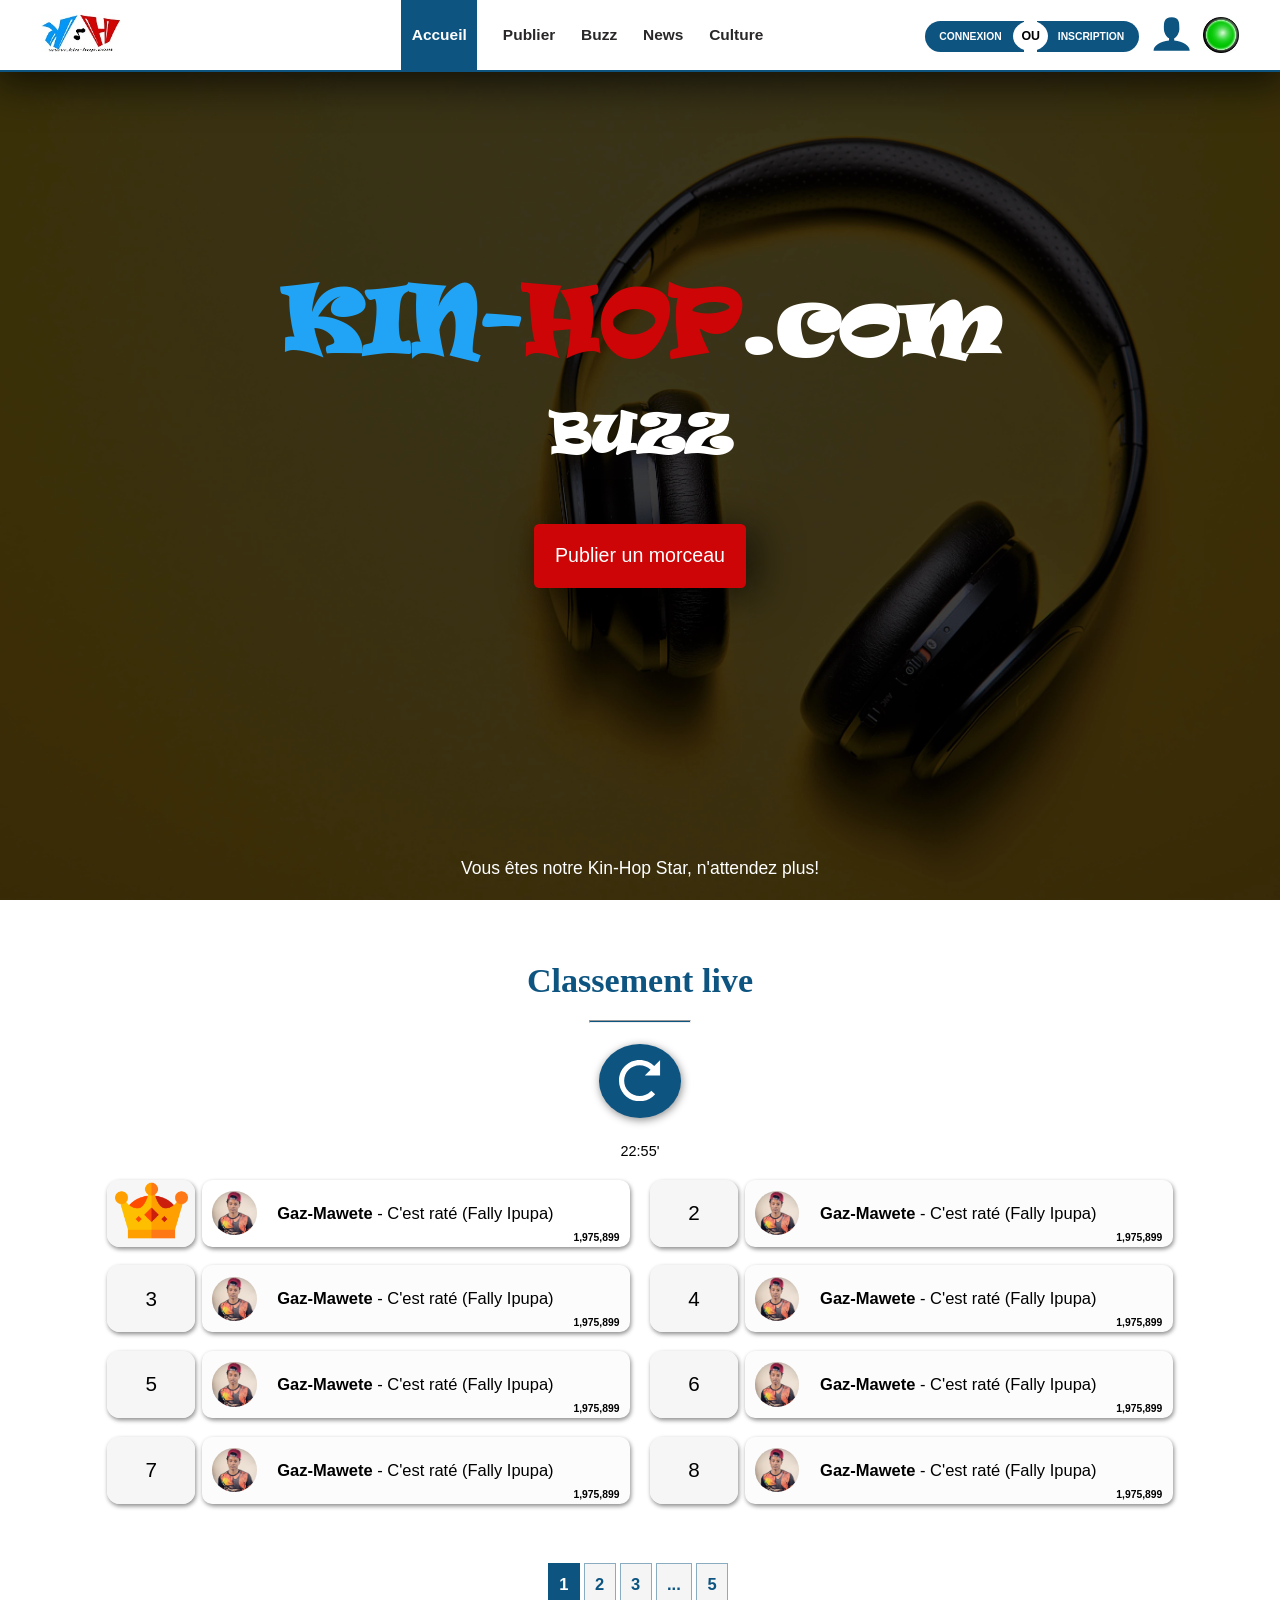
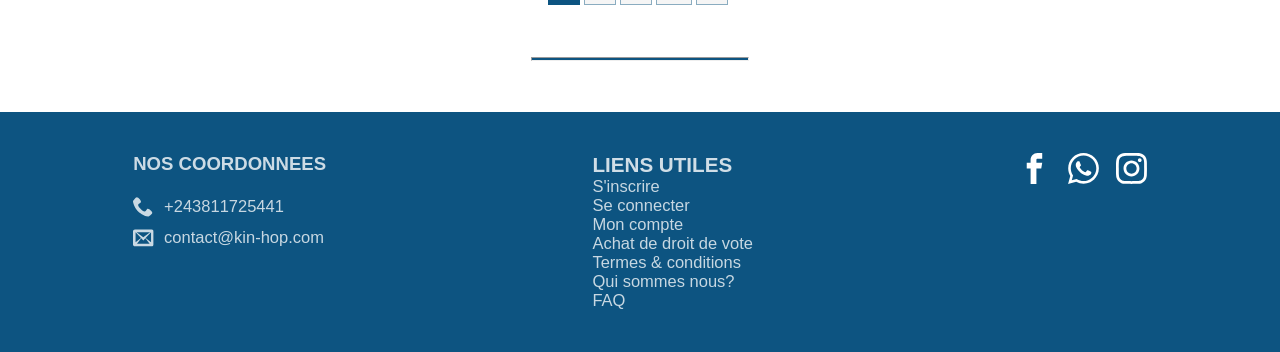
==== commit b54b48c1: "update" ====
--- a/assets/pages/buzz.html
+++ b/assets/pages/buzz.html
@@ -42,7 +42,7 @@
                 <svg class="">
                     <use href="../img/symbol-defs.svg#icon-info"></use>
                 </svg>
-                <a href="news.html">Culture</a>
+                <a href="culture.html">Culture</a>
             </li>
             <li class="mobile-navbar__links-item">
                 <svg class="">
@@ -73,7 +73,9 @@
     </div>
     <nav class="navbar">
         <div class="navbar__logo">
-            <img src="../img/logokh.jpg" alt="">
+            <a href="../../index.html">
+                <img src="../img/logokh.jpg" alt="">
+            </a>
         </div>
         <ul class="navbar__links">
             <li class="navbar__links-item selected-link">
@@ -244,7 +246,7 @@
                 <svg class="share-icon">
                     <use href="../img/symbol-defs2.svg#icon-phone"></use>
                 </svg>
-                <span>+243891128407</span>
+                <span>+243811725441</span>
                 </span>
             </div>
             <div>
@@ -257,10 +259,10 @@
         </div>
         <ul class="links">
             <h4 style="font-size: 2rem; color:rgba(255, 255, 255, 0.808)">LIENS UTILES</h4>
-            <li><a href="">S'inscrire</a></li>
-            <li><a href="">Se connecter</a> </li>
-            <li><a href="">Mon compte</a> </li>
-            <li><a href="">Achat de droit de vote</a> </li>
+            <li><a href="../pages/register.html">S'inscrire</a></li>
+            <li><a href="../pages/login.html">Se connecter</a> </li>
+            <li><a href="../pages/profil.html">Mon compte</a> </li>
+            <li><a href="../pages/payment.html">Achat de droit de vote</a> </li>
             <li><a href="">Termes & conditions</a> </li>
             <li><a href="">Qui sommes nous?</a> </li>
             <li><a href="">FAQ</a> </li>
--- a/assets/css/main.css
+++ b/assets/css/main.css
@@ -406,6 +406,8 @@
   border-radius: 3rem;
   padding-bottom: 1rem;
   margin-bottom: 2.4rem;
+  -webkit-box-shadow: 0.03rem 0.08rem 0.8rem 0.01rem rgba(0, 0, 0, 0.685);
+          box-shadow: 0.03rem 0.08rem 0.8rem 0.01rem rgba(0, 0, 0, 0.685);
 }
 
 section.songs-list .songs-container .box__header {
